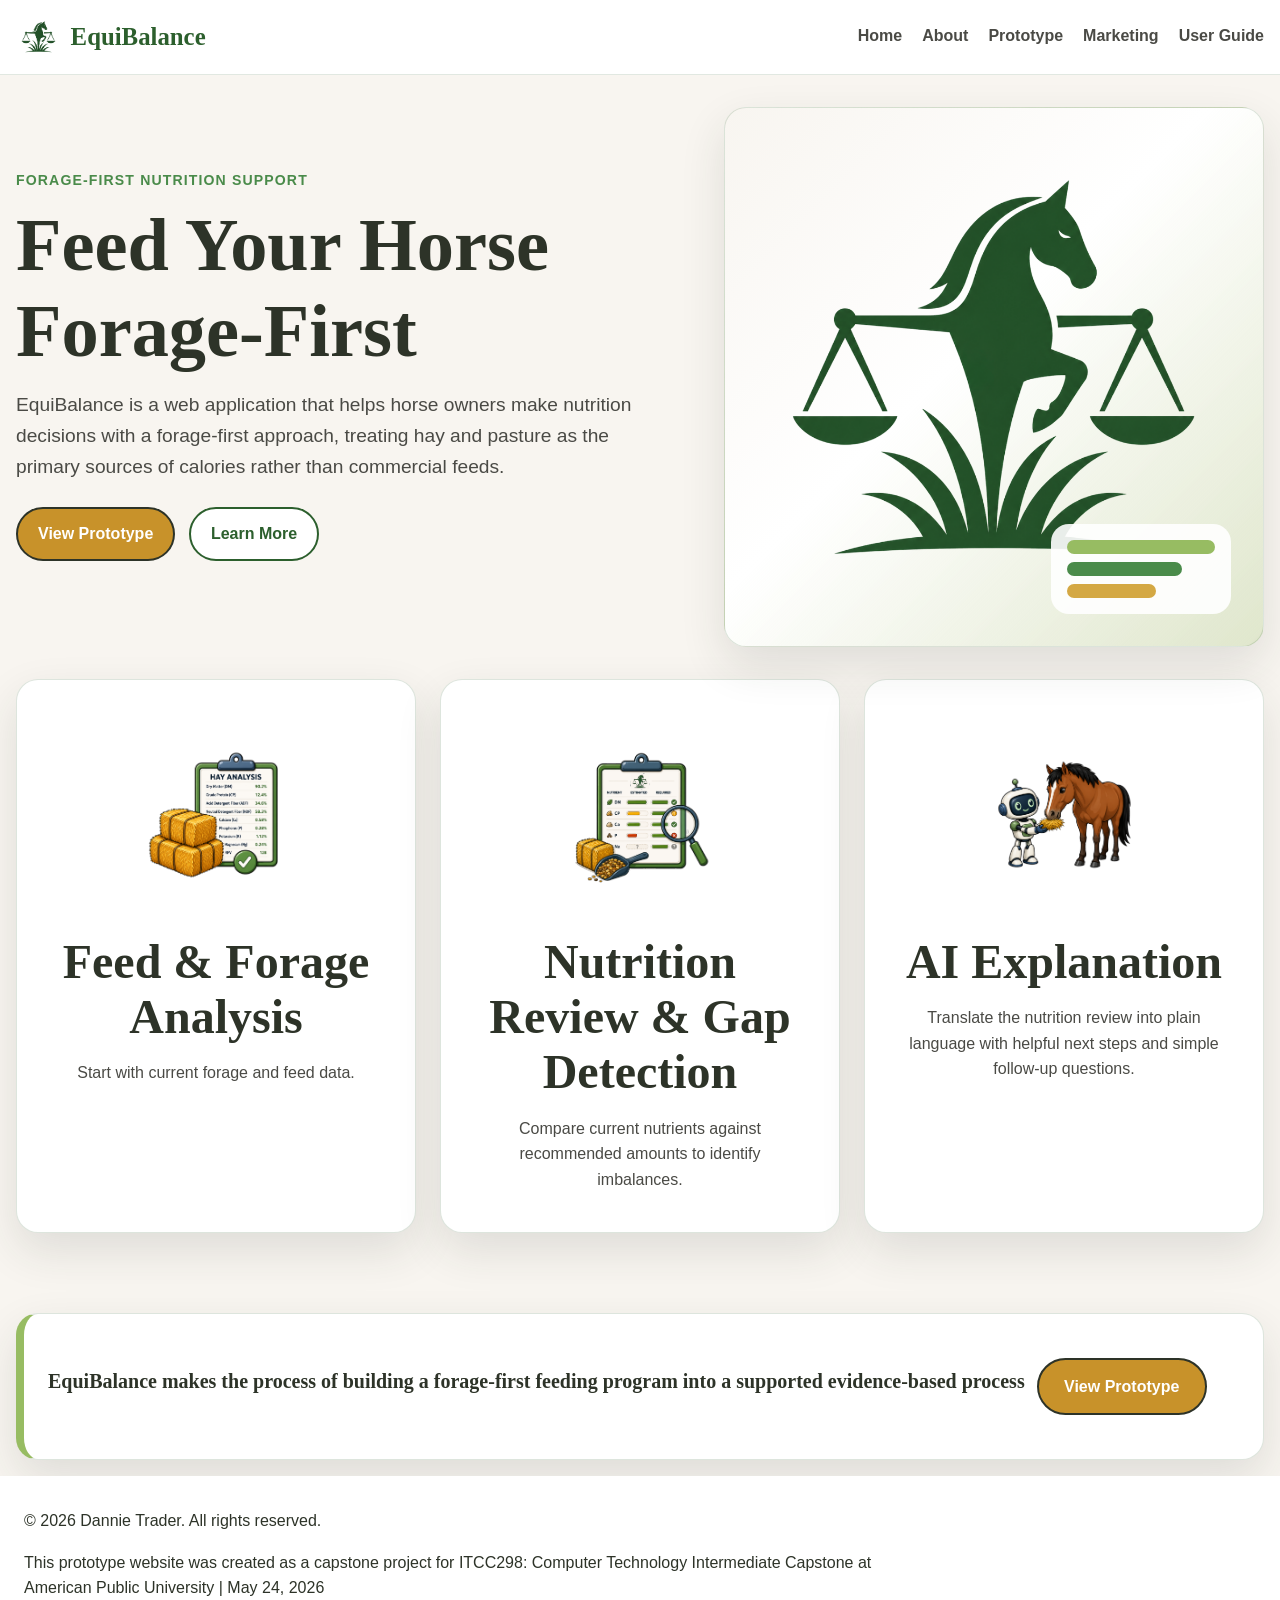
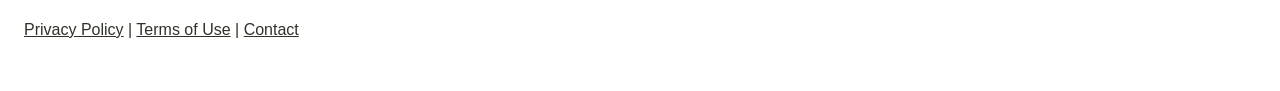
==== index.html @ 6fae310a "Initial commit" ====
<!DOCTYPE html>
<html lang="en">
<head>
  <meta charset="UTF-8" />
  <meta name="viewport" content="width=device-width, initial-scale=1.0" />
  <meta name="description" content="EquiBalance is a responsive forage-first equine nutrition prototype website with horse profile, forage entry, nutrition dashboard, AI explanation, and user guide sections." />
  <title>EquiBalance | Forage-First Equine Nutrition</title>
  <link rel="stylesheet" href="styles.css" />
</head>
<body>
  <header class="site-header">
    <nav class="navbar" aria-label="Primary navigation">
      <a class="brand" href="#home" aria-label="EquiBalance home">
         <img src="images/equibalance-logo.png" alt="Equibalance logo" class="logo">
        <span>EquiBalance</span>
      </a>
      <button class="menu-toggle" type="button" aria-expanded="false" aria-controls="primary-menu">
        <span class="sr-only">Toggle navigation menu</span>
        <span></span><span></span><span></span>
      </button>
      <ul class="nav-links" id="primary-menu">
        <li><a href="index.html" class="active">Home</a></li>
        <li><a href="about.html">About</a></li>
        <li><a href="prototype.html">Prototype</a></li>
        <li><a href="marketing.html">Marketing</a></li>
        <li><a href="user-guide.html">User Guide</a></li>
      </ul>
    </nav>
  </header>

  <main id="main">
    <section id="home" class="page-section hero-section">
      <div class="container hero-grid">
        <div class="hero-copy">
          <p class="eyebrow">Forage-first nutrition support</p>
          <h1>Feed Your Horse Forage-First</h1>
          <p class="lead">EquiBalance is a web application that helps horse owners make nutrition decisions with a forage-first approach, treating hay and pasture as the primary sources of calories rather than commercial feeds. </p>
          <div class="button-row">
            <a class="btn btn-primary" href="prototype.html">View Prototype</a>
            <a class="btn btn-secondary" href="about.html">Learn More</a>
          </div>
        </div>
        <div class="hero-card image-card" aria-label="Decorative horse nutrition dashboard preview">
          <img src="images/equibalance-logo.png" alt="Equibalance logo" class="logo-icon" aria-hidden="true">
          <div class="mini-dashboard">
            <span></span><span></span><span></span>
          </div>
        </div>
      </div>

      <div class="container feature-grid" aria-label="Core EquiBalance features">
        <article class="card feature-card">
          <img src="images/hay-analysis-icon.svg" height=230px width=230px alt="hay-analysis icon" class="hay-analysis-icon" aria-hidden="true">
          <h2>Feed & Forage Analysis</h2>
          <p>Start with current forage and feed data.</p>
        </article>
        <article class="card feature-card">
          <img src="images/nutrition-gaps-icon.svg" height=230px width=230px alt="Nutrition gaps icon" class="Nutrition-gaps-icon" aria-hidden="true">
          <h2>Nutrition Review & Gap Detection</h2>
          <p>Compare current nutrients against recommended amounts to identify imbalances.</p>
        </article>
        <article class="card feature-card">
          <img src="images/ai-chat-icon.svg" height=230px width=230px alt="AI chat icon" class="ai-chat-icon" aria-hidden="true">
          <h2>AI Explanation</h2>
          <p>Translate the nutrition review into plain language with helpful next steps and simple follow-up questions.</p>
        </article>
    </section>
      </div>
    <section class="page-section">
      <div class="container highlight-card">
        <h3>EquiBalance makes the process of building a forage-first feeding program into a supported evidence-based process</h2>
      <div class="button-row">
      <a class="btn btn-cta" href="prototype.html">View Prototype</a>
      </div>
      </div>
    </section>
       
      

   <footer class="site-footer">
  <p>&copy; 2026 Dannie Trader. All rights reserved.</p>
  <p class="project-note">
    This prototype website was created as a capstone project for ITCC298: Computer Technology Intermediate Capstone at American Public University | May 24, 2026
  </p>
  <p>
    <a href="#">Privacy Policy</a> |
    <a href="#">Terms of Use</a> |
    <a href="#">Contact</a>
  </p>
</footer>

  <script src="script.js"></script>
</body>
</html>
---- styles.css ----
/* =========================================================
   EquiBalance Stylesheet
   Responsive HTML5/CSS3/JavaScript prototype website
========================================================= */


/* =========================
   CSS Variables
========================= */

:root {
  --forest: #2C5F2D;
  --mid: #4A8B4A;
  --sage: #97BC62;
  --offwhite: #F8F5F0;
  --charcoal: #2D3328;
  --darkgray: #4A4A45;
  --amber: #C8922A;
  --gold: #D4A843;
  --navy: #0D2756;
  --white: #FFFFFF;

  --border: rgba(44, 95, 45, 0.16);
  --shadow: 0 18px 45px rgba(45, 51, 40, 0.12);
  --soft-shadow: 0 8px 24px rgba(45, 51, 40, 0.10);
  --radius: 22px;
  --container: 1350px;
}


/* =========================
   Reset / Base
========================= */

* {
  box-sizing: border-box;
}

html {
  scroll-behavior: smooth;
}

body {
  margin: 0;
  font-family: Calibri, Arial, sans-serif;
  color: var(--darkgray);
  background: var(--offwhite);
  line-height: 1.6;
}

img {
  max-width: 100%;
  height: auto;
}

a {
  color: inherit;
}

h1,
h2,
h3 {
  margin-top: 0;
  color: var(--charcoal);
  font-family: Georgia, "Times New Roman", serif;
  line-height: 1.15;
}

h1 {
  margin-bottom: 1rem;
  font-size: clamp(2.55rem, 6vw, 4.65rem);
}

h2 {
  margin-bottom: 1rem;
  font-size: clamp(2rem, 4vw, 3rem);
}

h3 {
  margin-bottom: 0.65rem;
  font-size: 1.25rem;
}

p {
  margin-top: 0;
}

button,
input,
select {
  font: inherit;
}

input,
select {
  width: 100%;
  min-height: 44px;
  padding: 0.7rem 0.8rem;
  border: 1px solid rgba(45, 51, 40, 0.25);
  border-radius: 12px;
  background: var(--white);
}


/* =========================
   Accessibility
========================= */

.skip-link {
  position: absolute;
  top: -50px;
  left: 1rem;
  z-index: 1000;
  padding: 0.75rem 1rem;
  background: var(--charcoal);
  color: var(--white);
}

.skip-link:focus {
  top: 1rem;
}

.sr-only {
  position: absolute;
  width: 1px;
  height: 1px;
  padding: 0;
  margin: -1px;
  overflow: hidden;
  clip: rect(0, 0, 0, 0);
  white-space: nowrap;
  border: 0;
}


/* =========================
   Layout Utilities
========================= */

.container {
  width: min(var(--container), calc(100% - 2rem));
  margin-inline: auto;
}

.page-section {
  padding-top: 2rem;
  padding-bottom: 1rem;
  scroll-margin-top: 80px;
}

.section-heading {
  max-width: 760px;
  text-align: center;
}

.eyebrow {
  margin-bottom: 0.75rem;
  color: var(--mid);
  font-size: 0.88rem;
  font-weight: 800;
  letter-spacing: 0.08em;
  text-transform: uppercase;
}

.lead {
  max-width: 64ch;
  font-size: 1.2rem;
}

.muted {
  color: #666666;
}

.text-link {
  color: var(--forest);
  font-weight: 800;
}

.center-heading,
.how-to-use {
  width: 100%;
  margin: auto;
  padding: 2rem;
  text-align: center;
}


/* =========================
   Header / Navigation
========================= */

.site-header {
  position: sticky;
  top: 0;
  z-index: 999;
  background: rgba(255, 255, 255, 0.96);
  border-bottom: 1px solid rgba(44, 95, 45, 0.14);
  backdrop-filter: blur(14px);
}

.navbar {
  width: min(var(--container), calc(100% - 2rem));
  min-height: 74px;
  margin-inline: auto;
  display: flex;
  align-items: center;
  justify-content: space-between;
  gap: 1rem;
}

.brand {
  display: inline-flex;
  align-items: center;
  gap: 0.6rem;
  color: var(--forest);
  font-family: Georgia, "Times New Roman", serif;
  font-size: 1.55rem;
  font-weight: 700;
  text-decoration: none;
}

.logo {
  width: 45px;
}

.nav-links {
  display: flex;
  align-items: center;
  gap: 1.25rem;
  margin: 0;
  padding: 0;
  list-style: none;
}

.nav-links a {
  min-height: 44px;
  display: inline-flex;
  align-items: center;
  border-bottom: 3px solid transparent;
  font-weight: 700;
  text-decoration: none;
}

.nav-links a:hover,
.nav-links a:focus,
.nav-links a.active {
  color: var(--forest);
  border-bottom-color: var(--forest);
}

.menu-toggle {
  display: none;
  width: 48px;
  height: 48px;
  border: 0;
  border-radius: 12px;
  background: var(--forest);
  cursor: pointer;
}

.menu-toggle span:not(.sr-only) {
  display: block;
  width: 24px;
  height: 3px;
  margin: 4px auto;
  background: var(--white);
  border-radius: 999px;
}


/* =========================
   Buttons
========================= */

.button-row {
  display: flex;
  flex-wrap: wrap;
  gap: 0.85rem;
  margin: 1.5rem 0;
}

.btn {
  min-height: 44px;
  display: inline-flex;
  align-items: center;
  justify-content: center;
  padding: 0.78rem 1.25rem;
  border: 2px solid var(--forest);
  border-radius: 999px;
  background: var(--white);
  color: var(--forest);
  font-weight: 700;
  text-decoration: none;
  cursor: pointer;
  transition: transform 0.2s ease, box-shadow 0.2s ease;
}

.btn:hover,
.btn:focus {
  transform: translateY(-2px);
  box-shadow: 0 10px 20px rgba(44, 95, 45, 0.18);
}

.btn-primary,
.btn-cta {
  background: var(--amber);
  color: var(--white);
  border-color: var(--charcoal);
}

.btn-secondary {
  background: var(--white);
  color: var(--forest);
}

.btn-small {
  margin-top: 1rem;
  background: var(--mid);
  color: var(--white);
  border-color: var(--mid);
}

.btn-cta {
  display: inline-flex;
  align-items: center;
  justify-content: center;
  min-width: 170px;
  min-height: 52px;
  padding: 0.85rem 1.5rem;
  margin-left: auto;
  margin-right: auto;
  white-space: nowrap;
  border-radius: 999px;
}


/* =========================
   Shared Cards / Sections
========================= */

.card,
.image-card,
.creator-card,
.highlight-card,
.safety-notice,
.cta-banner,
.stat-card,
.step-card {
  border: 1px solid var(--border);
  border-radius: var(--radius);
  background: var(--white);
  box-shadow: var(--shadow);
}

.card,
.step-card {
  padding: 1.5rem;
}

.feature-grid,
.info-grid,
.prototype-grid,
.guide-grid {
  margin: 2rem auto;
  display: grid;
  gap: 1.5rem;
}

.feature-grid,
.info-grid {
  grid-template-columns: repeat(3, 1fr);
}

.guide-grid {
  grid-template-columns: repeat(2, minmax(0, 1fr));
}


/* =========================
   Hero / General Page Sections
========================= */

.hero-grid,
.split-section {
  display: grid;
  grid-template-columns: minmax(0, 1.1fr) minmax(320px, 0.9fr);
  gap: 3rem;
  align-items: center;
}

.compact-hero {
  align-items: center;
  padding: 3rem;
}

.image-card {
  min-height: 370px;
  display: grid;
  place-items: center;
  position: relative;
  overflow: hidden;
  background: linear-gradient(
    135deg,
    var(--offwhite),
    var(--white) 45%,
    rgba(151, 188, 98, 0.25)
  );
}

.horse-illustration {
  color: var(--forest);
  font-size: 9rem;
  line-height: 1;
}

.mini-dashboard {
  position: absolute;
  right: 2rem;
  bottom: 2rem;
  width: 180px;
  display: grid;
  gap: 0.5rem;
  padding: 1rem;
  border-radius: 18px;
  background: rgba(255, 255, 255, 0.9);
}

.mini-dashboard span {
  height: 14px;
  border-radius: 999px;
  background: var(--sage);
}

.mini-dashboard span:nth-child(2) {
  width: 78%;
  background: var(--mid);
}

.mini-dashboard span:nth-child(3) {
  width: 60%;
  background: var(--gold);
}


/* =========================
   Feature Cards / Home Page
========================= */

.feature-card {
  display: flex;
  flex-direction: column;
  align-items: center;
  text-align: center;
}

.card-icon {
  display: block;
  margin: 0 auto 1rem;
  font-size: 2rem;
}

.feature-card p {
  max-width: 320px;
  margin-left: auto;
  margin-right: auto;
}

.flow-strip {
  margin-top: 3rem;
  padding: 1.25rem;
  display: flex;
  align-items: center;
  justify-content: center;
  gap: 1rem;
  border-radius: var(--radius);
  background: var(--forest);
  color: var(--white);
}

.flow-step {
  display: flex;
  align-items: center;
  gap: 0.7rem;
  font-weight: 800;
}

.flow-step span,
.step-card span {
  width: 34px;
  height: 34px;
  display: inline-grid;
  place-items: center;
  border-radius: 50%;
  background: var(--sage);
  color: var(--charcoal);
  font-weight: 900;
}


/* =========================
   About Page
========================= */

.creator-card {
  padding: 2rem;
  text-align: center;
}

.creator-photo,
.avatar {
  width: 330px;
  height: 330px;
  margin: 0 auto 1rem;
  border-radius: 50%;
  
}

.creator-photo {
  object-fit: cover;
}

.avatar {
  display: grid;
  place-items: center;
  background: var(--forest);
  color: var(--white);
  font-family: Georgia, "Times New Roman", serif;
  font-size: 2rem;
  font-weight: 800;
}

.highlight-card {
  margin: auto;
  padding: 1.25rem 1.5rem;
  display: flex;
  align-items: center;
  gap: 0.75rem;
  border-left: 8px solid var(--sage);
}


/* =========================================================
   Prototype Page
========================================================= */

.prototype-grid {
  max-width: 1350px;
  grid-template-columns: repeat(2, minmax(0, 1fr));
  gap: 1.75rem;
  margin: 2rem auto 4rem;
}

.prototype-card {
  position: relative;
  min-height: 330px;
  overflow: hidden;
  border: 1px solid rgba(44, 95, 45, 0.18);
  border-radius: 18px;
  background: var(--white);
  box-shadow: var(--soft-shadow);
}

.prototype-card h3 {
  min-height: 70px;
  margin: 0;
  padding: 1.15rem 1.5rem 1.15rem 5.5rem;
  display: flex;
  align-items: center;
  color: var(--navy);
  font-size: 1.45rem;
  background: linear-gradient(90deg, #eef7ff, var(--white));
  /* border-bottom: 1px solid rgba(44, 95, 45, 0.12); */
  border-radius: 18px 18px 18px 18px;
}

.prototype-card::before {
  position: absolute;
  top: 18px;
  left: 28px;
  z-index: 2;
  width: 74px;
  height: 74px;
  display: grid;
  place-items: center;
  border: 2px solid #d8e8f8;
  border-radius: 50%;
  background: var(--white);
  box-shadow: 0 4px 12px rgba(13, 39, 86, 0.16);
  font-size: 2.2rem;
}

.prototype-card:nth-child(1)::before {
  content: "";
  background-image: url("images/horse-head-icon.svg");
  background-repeat: no-repeat;
  background-position: center;
  background-size: 64px 64px;
  border-color: #d9eccd;
}

.prototype-card:nth-child(2)::before {
 content: "";
  background-image: url("images/hay-icon.svg");
  background-repeat: no-repeat;
  background-position: center;
  background-size: 64px 64px;
  border-color: #d9eccd;
}

.prototype-card:nth-child(3)::before {
  content: "";
  background-image: url("images/chart-icon.svg");
  background-repeat: no-repeat;
  background-position: center;
  background-size: 64px 64px;
  border-color: #d9eccd;
}

.prototype-card:nth-child(4)::before {
  content: "";
  background-image: url("images/ai-chat-icon-top.svg");
  background-repeat: no-repeat;
  background-position: center;
  background-size: 64px 64px;
  border-color: #d9eccd;
}

.prototype-card:nth-child(5)::before {
 content: "";
  background-image: url("images/warning-icon.svg");
  background-repeat: no-repeat;
  background-position: center;
  background-size: 64px 64px;
  border-color: #d9eccd;
}

.prototype-card:nth-child(6)::before {
  content: "";
  background-image: url("images/book-icon.svg");
  background-repeat: no-repeat;
  background-position: center;
  background-size: 64px 64px;
  border-color: #d9eccd;
}

.prototype-card:nth-child(2) h3,
.prototype-card:nth-child(4) h3 {
  background: linear-gradient(90deg, #edf8e8, var(--white));
}

.prototype-card:nth-child(5) h3 {
  background: linear-gradient(90deg, #fff0f0, var(--white));
}

.prototype-card > form,
.prototype-card > .feed-list,
.prototype-card > .chart,
.prototype-card > .warning-box,
.prototype-card > .quick-start {
  margin: 1.35rem 1.5rem 0;
}

.prototype-card > .chatbot,
.prototype-card > .btn-small {
  margin-left: 1.5rem;
  margin-right: 1.5rem;
}


/* =========================
   Prototype: Horse Profile
========================= */

.mini-form {
  max-width: 760px;
  margin: 2rem auto;
  display: grid;
  grid-template-columns: 260px 1fr;
  gap: 1rem 2.5rem;
  align-items: center;
  justify-content: center;
}

/* Horse image box */
.horse-icon-box {
  grid-row: 1 / span 5;
  width: 240px;
  min-height: 220px;
  display: grid;
  place-items: center;
  border: 1px solid rgba(45, 51, 40, 0.12);
  border-radius: 14px;
  background: linear-gradient(135deg, #ffffff, #f6faf2);
  justify-content: center;
}

/* Horse image */
.horse-icon {
  width: 300px;
  height: 300px;
  object-fit: contain;
  display: block;
  justify-content: center;
}

/* Form labels */
.mini-form label {
  display: grid;
  gap: 0.25rem;
  color: var(--charcoal);
  font-weight: 700;
}

.mini-form input,
.mini-form select {
  min-height: 38px;
  padding: 0.55rem 0.75rem;
  border-radius: 7px;
}



/* BCS fieldset stays with the form fields */
.mini-form fieldset {
  grid-column: 2;
  margin: 0;
  padding: 0;
  border: none;
}

.mini-form legend {
  margin-bottom: 0.45rem;
  font-weight: 700;
}

.score-row {
  display: flex;
  flex-wrap: wrap;
  gap: 0.35rem;
  justify-content: center;
  
}

.score-row button {
  min-width: 32px;
  min-height: 32px;
  border: 1px solid rgba(44, 95, 45, 0.22);
  border-radius: 50%;
  background: var(--white);
  color: var(--charcoal);
  cursor: pointer;
}

.score-row .selected {
  background: var(--mid);
  color: var(--white);
  border-color: var(--mid);
}


/* =========================
   Prototype: Feed Entry
========================= */

.feed-list {
  display: grid;
  gap: 0;
  border: 1px solid rgba(45, 51, 40, 0.12);
  border-radius: 12px;
  overflow: hidden;
}

.feed-item {
  margin: 0;
  padding: 0.55rem 0.75rem;
  display: grid;
  grid-template-columns: 1.4fr 0.7fr 0.9fr 44px;
  align-items: end;
  gap: 0.5rem;
  border-bottom: 1px solid rgba(45, 51, 40, 0.10);
  background: var(--white);
}

.feed-item:last-child {
  border-bottom: none;
}

.feed-item label {
  display: grid;
  gap: 0.25rem;
  font-size: 0.78rem;
  font-weight: 700;
}

.feed-item input,
.feed-item select {
  min-height: 35px;
  padding: 0.45rem 0.6rem;
  border-radius: 7px;
}

.delete-feed {
  width: 36px;
  min-width: 36px;
  height: 36px;
  min-height: 36px;
  border-radius: 8px;
  color: var(--charcoal);
}

.prototype-card .btn-small {
  margin-top: 1rem;
  margin-left: 1.5rem;
}


/* =========================
   Prototype: Nutrient Dashboard
========================= */

.chart {
  display: grid;
  gap: 0.7rem;
}

.chart div {
  display: grid;
  grid-template-columns: 95px 1fr 45px;
  align-items: center;
  gap: 0.7rem;
}

.chart b {
  height: 13px;
  border-radius: 999px;
  background: linear-gradient(
    90deg,
    var(--mid) var(--bar),
    rgba(74, 139, 74, 0.16) var(--bar)
  );
}

.chart small {
  color: var(--charcoal);
  font-size: 0.85rem;
  font-weight: 700;
}

.balance-status {
  margin: 1.25rem 1.5rem 1.5rem;
  padding: 0.75rem;
  border-radius: 8px;
  background: var(--sage);
  color: var(--white);
  font-weight: 800;
  text-align: center;
}


/* =========================
   Prototype: AI Explanation
========================= */

.ai-card {
  text-align: center;
}

.ai-card .chatbot {
  margin-top: 1.5rem;
  font-size: 4.25rem;
}

/* AI chat image box */
.ai-chat-icon-box {
  width: 280px;
  height: 280px;
  margin: 1.5rem auto 1rem;
  display: grid;
  place-items: center;
  border: 1px solid rgba(45, 51, 40, 0.12);
  border-radius: 14px;
  background: linear-gradient(135deg, #ffffff, #f6faf2);
}

/* AI chat image */
.ai-chat-icon {
  width: 230px;
  height: 230px;
  object-fit: contain;
  display: block;
}

.speech {
  max-width: 460px;
  margin: 1rem auto;
  padding: 1.2rem 1.4rem;
  border: 1px solid rgba(74, 139, 74, 0.25);
  border-radius: 16px;
  background: #f3faef;
  color: var(--charcoal);
  text-align: left;
}

.feedback {
  margin-bottom: 1.25rem;
  display: flex;
  align-items: center;
  justify-content: center;
  gap: 0.75rem;
  flex-wrap: wrap;
}

.feedback button {
  min-width: 52px;
  min-height: 34px;
  border-radius: 8px;
  background: var(--white);
}


/* =========================
   Prototype: Warning / Help
========================= */

.warning-box {
  min-height: 180px;
  padding: 1.5rem;
  display: flex;
  align-items: center;
  gap: 1.5rem;
  border: 2px solid rgba(200, 146, 42, 0.35);
  border-radius: 14px;
  background: #fff9f2;
  color: var(--charcoal);
}

/* Warning image */
.warning-icon {
  flex-shrink: 0;
  width: 120px;
  height: 120px;
  object-fit: contain;
  display: block;
}

/* Warning text */
.warning-box strong {
  display: block;
  margin-bottom: 0.5rem;
  color: var(--charcoal);
}

.warning-box p {
  margin-bottom: 0.75rem;
}

.warning-box ul {
  margin: 0;
  padding-left: 1.25rem;
}

/* Help card list */
.quick-start {
  padding-left: 1.35rem;
}

.quick-start li {
  margin-bottom: 0.55rem;
}

/* Mobile */
@media (max-width: 767px) {
  .warning-box {
    flex-direction: column;
    text-align: center;
  }

  .warning-icon {
    width: 100px;
    height: 100px;
  }

  .warning-box ul {
    text-align: left;
  }
}


/* =========================
   Marketing / Guide Page
========================= */

.marketing-visual,
.guide-visual {
  min-height: 260px;
  padding: 2rem;
  display: flex;
  align-items: center;
  justify-content: center;
  flex-wrap: wrap;
  gap: 0.8rem;
  font-size: 3.25rem;
}

.stat-grid {
  display: grid;
  grid-template-columns: repeat(3, 1fr);
  gap: 1rem;
}

.stat-card {
  padding: 1rem;
  text-align: center;
}

.stat-card strong {
  display: block;
  color: var(--amber);
  font-family: Georgia, "Times New Roman", serif;
  font-size: 1.3rem;
}

.help-flow {
  margin-top: 3rem;
  display: grid;
  grid-template-columns: 1fr auto 1fr auto 1fr;
  gap: 1rem;
  align-items: center;
}

.help-flow > span {
  color: var(--forest);
  font-size: 2rem;
}

.cta-banner {
  margin-top: 3rem;
  padding: 2rem;
  display: flex;
  align-items: center;
  justify-content: space-between;
  gap: 1rem;
  background: var(--forest);
  color: var(--white);
}

.cta-banner h2,
.cta-banner p {
  margin-bottom: 0.3rem;
  color: var(--white);
}

.step-card span {
  margin-bottom: 0.75rem;
}

/* =========================
   Guide Page
========================= */

/* AI chat box */
.ai-chat-icon-box {
  grid-row: 1 / span 5;
  width: 300px;
  min-height: 220px;
  display: grid;
  place-items: center;
  border: 1px solid rgba(45, 51, 40, 0.12);
  border-radius: 14px;
  background: linear-gradient(135deg, #ffffff, #f6faf2);
  justify-content: center;
}

/* =========================
   Safety Notice
========================= */

.safety-notice {
  max-width: var(--container);
  margin: 2rem auto 4rem;
  padding: 2.5rem 3rem;
  display: grid;
  grid-template-columns: auto 1fr;
  gap: 1.5rem;
  align-items: start;
  border-left: 8px solid var(--amber);
}

.safety-notice > span {
  font-size: 2.5rem;
}

.safety-notice h2 {
  margin-bottom: 0.75rem;
  font-size: clamp(2.2rem, 4vw, 3.4rem);
}


/* =========================
   Footer
========================= */

.site-footer {
  padding: 2rem 1.5rem;
  background: var(--white);
  color: var(--charcoal);
}

.site-footer a {
  color: var(--charcoal);
}

.project-note {
  max-width: 900px;
}

.footer-grid {
  display: flex;
  justify-content: space-between;
  gap: 1rem;
  flex-wrap: wrap;
}


/* =========================
   Tablet
========================= */

@media (max-width: 1023px) {
  .hero-grid,
  .split-section {
    grid-template-columns: 1fr;
  }

  .prototype-card h3 {
    min-height: auto;
    padding: 7rem 1.5rem 1.25rem;
    font-size: 1.6rem;
    text-align: left;
    justify-content: center;
  }

  .prototype-card::before {
    top: 1.5rem;
    left: 1.5rem;
    width: 72px;
    height: 72px;
    justify-content: center;
  }

  .feature-grid,
  .info-grid,
  .stat-grid {
    grid-template-columns: repeat(2, 1fr);
  }

  .prototype-grid,
  .guide-grid {
    grid-template-columns: 1fr;
  }

  .mini-form {
    grid-template-columns: 1fr;
  }

  .mini-form {
    display: grid;
    grid-template-columns: 1fr;
    justify-items: center;
    max-width: 100%;
    margin: 1.5rem auto;
  }

  .horse-icon-box {
    grid-row: auto;
    width: 100%;
    max-width: 320px;
    margin-inline: auto;
  }

  .horse-icon {
    width: 180px;
    height: 180px;
    object-fit: contain;
  }

  .mini-form label,
  .mini-form fieldset {
    width: 100%;
    max-width: 520px;
    margin-inline: auto;
  }

  .mini-form fieldset {
    grid-column: 1;
  }

  .mini-form::before {
    grid-row: auto;
    width: 100%;
  }

  .mini-form fieldset {
    grid-column: 1;
  }

  .image-card {
    min-height: 280px;
  }
}


/* =========================
   Mobile
========================= */

@media (max-width: 767px) {
  .menu-toggle {
    display: inline-block;
  }

  .nav-links {
    position: absolute;
    inset: 74px 1rem auto 1rem;
    display: none;
    flex-direction: column;
    align-items: stretch;
    padding: 1rem;
    border-radius: 18px;
    background: var(--white);
    box-shadow: var(--shadow);
  }

  .nav-links.open {
    display: flex;
  }

  .nav-links a {
    justify-content: center;
  }

  .page-section {
    padding: 2.5rem;
  }

  .feature-grid,
  .info-grid,
  .guide-grid,
  .stat-grid,
  .help-flow {
    grid-template-columns: 1fr;
  }

  .prototype-card h3 {
    min-height: auto;
    padding: 7rem 1.5rem 1.25rem;
    font-size: 1.6rem;
    text-align: left;
    justify-content: center;
  }

  .prototype-card::before {
    top: 1.5rem;
    left: 1.5rem;
    width: 72px;
    height: 72px;
    justify-content: center;
  }

   .mini-form {
    display: grid;
    grid-template-columns: 1fr;
    justify-items: center;
    max-width: 100%;
    margin: 1.5rem auto;
  }

  .horse-icon-box {
    grid-row: auto;
    width: 100%;
    max-width: 320px;
    margin-inline: auto;
  }

  .horse-icon {
    width: 180px;
    height: 180px;
    object-fit: contain;
  }

  .mini-form label,
  .mini-form fieldset {
    width: 100%;
    max-width: 520px;
    margin-inline: auto;
  }

  .mini-form fieldset {
    grid-column: 1;
  }

  .feed-item,
  .chart div {
    grid-template-columns: 1fr;
  }

  .chart small {
    display: none;
  }

  .warning-box,
  .highlight-card,
  .cta-banner,
  .safety-notice,
  .flow-strip {
    display: flex;
    flex-direction: column;
    align-items: center;
    text-align: center;
  }

  .delete-feed {
    width: 100%;
    border-radius: 12px;
  }

  .help-flow > span,
  .flow-arrow {
    justify-self: center;
    transform: rotate(90deg);
  }

  .footer-grid {
    flex-direction: column;
  }
}
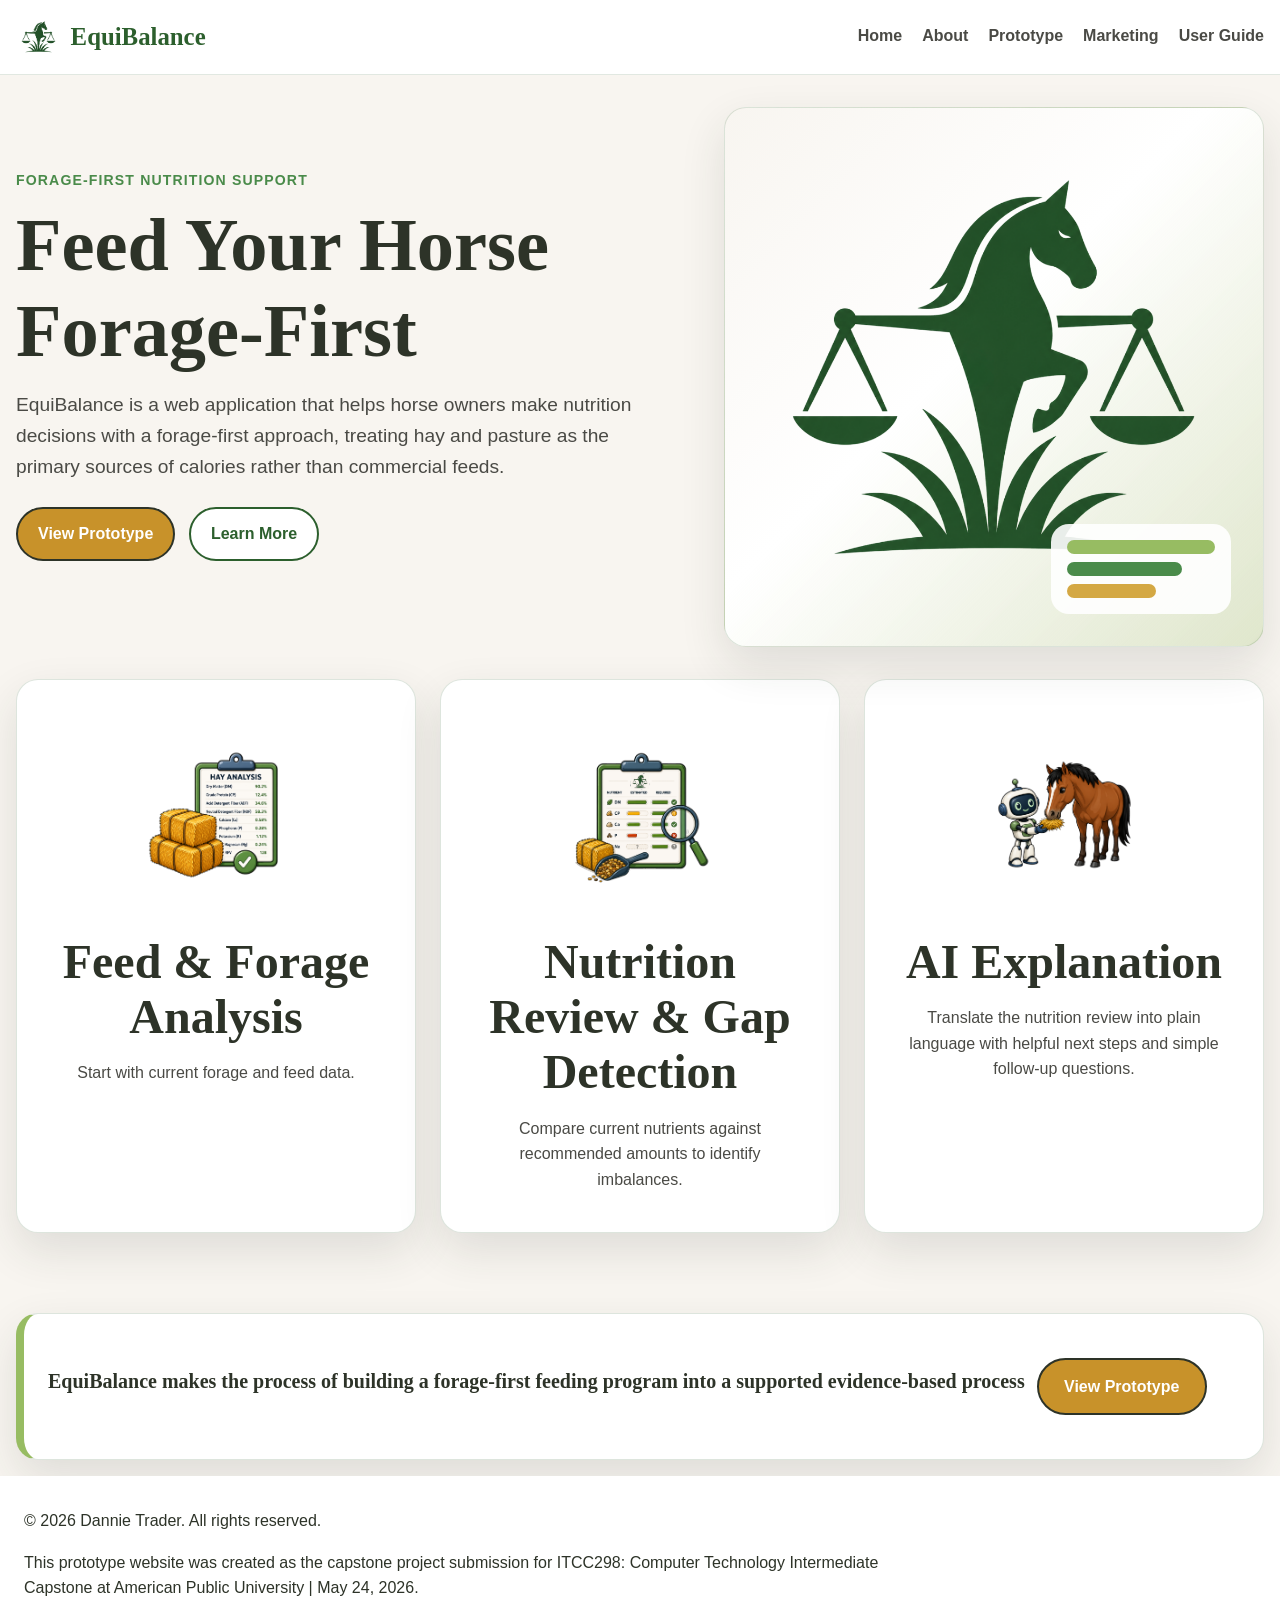
==== commit 2d061e6b: "Updated site" ====
--- a/index.html
+++ b/index.html
@@ -77,16 +77,16 @@
        
       
 
-   <footer class="site-footer">
+ <footer class="site-footer">
   <p>&copy; 2026 Dannie Trader. All rights reserved.</p>
   <p class="project-note">
-    This prototype website was created as a capstone project for ITCC298: Computer Technology Intermediate Capstone at American Public University | May 24, 2026
+    This prototype website was created as the capstone project submission for ITCC298: Computer Technology Intermediate Capstone at American Public University | May 24, 2026.
   </p>
-  <p>
+  <!-- <p>
     <a href="#">Privacy Policy</a> |
     <a href="#">Terms of Use</a> |
     <a href="#">Contact</a>
-  </p>
+  </p> -->
 </footer>
 
   <script src="script.js"></script>
--- a/styles.css
+++ b/styles.css
@@ -443,7 +443,7 @@
 
 
 /* =========================
-   Feature Cards / Home Page
+   Feature Cards
 ========================= */
 
 .feature-card {
@@ -569,7 +569,7 @@
   color: var(--navy);
   font-size: 1.45rem;
   background: linear-gradient(90deg, #eef7ff, var(--white));
-  /* border-bottom: 1px solid rgba(44, 95, 45, 0.12); */
+  border-bottom: 1px solid rgba(44, 95, 45, 0.12);
   border-radius: 18px 18px 18px 18px;
 }
 
@@ -717,8 +717,6 @@
   padding: 0.55rem 0.75rem;
   border-radius: 7px;
 }
-
-
 
 /* BCS fieldset stays with the form fields */
 .mini-form fieldset {
@@ -1058,7 +1056,7 @@
    Guide Page
 ========================= */
 
-/* AI chat box */
+/* AI chat icon box */
 .ai-chat-icon-box {
   grid-row: 1 / span 5;
   width: 300px;
@@ -1171,7 +1169,7 @@
     margin: 1.5rem auto;
   }
 
-  .horse-icon-box {
+  .horse-icon-box, .ai-chat-icon-box {
     grid-row: auto;
     width: 100%;
     max-width: 320px;
@@ -1275,7 +1273,7 @@
     margin: 1.5rem auto;
   }
 
-  .horse-icon-box {
+  .horse-icon-box, .ai-chat-icon-box {
     grid-row: auto;
     width: 100%;
     max-width: 320px;
